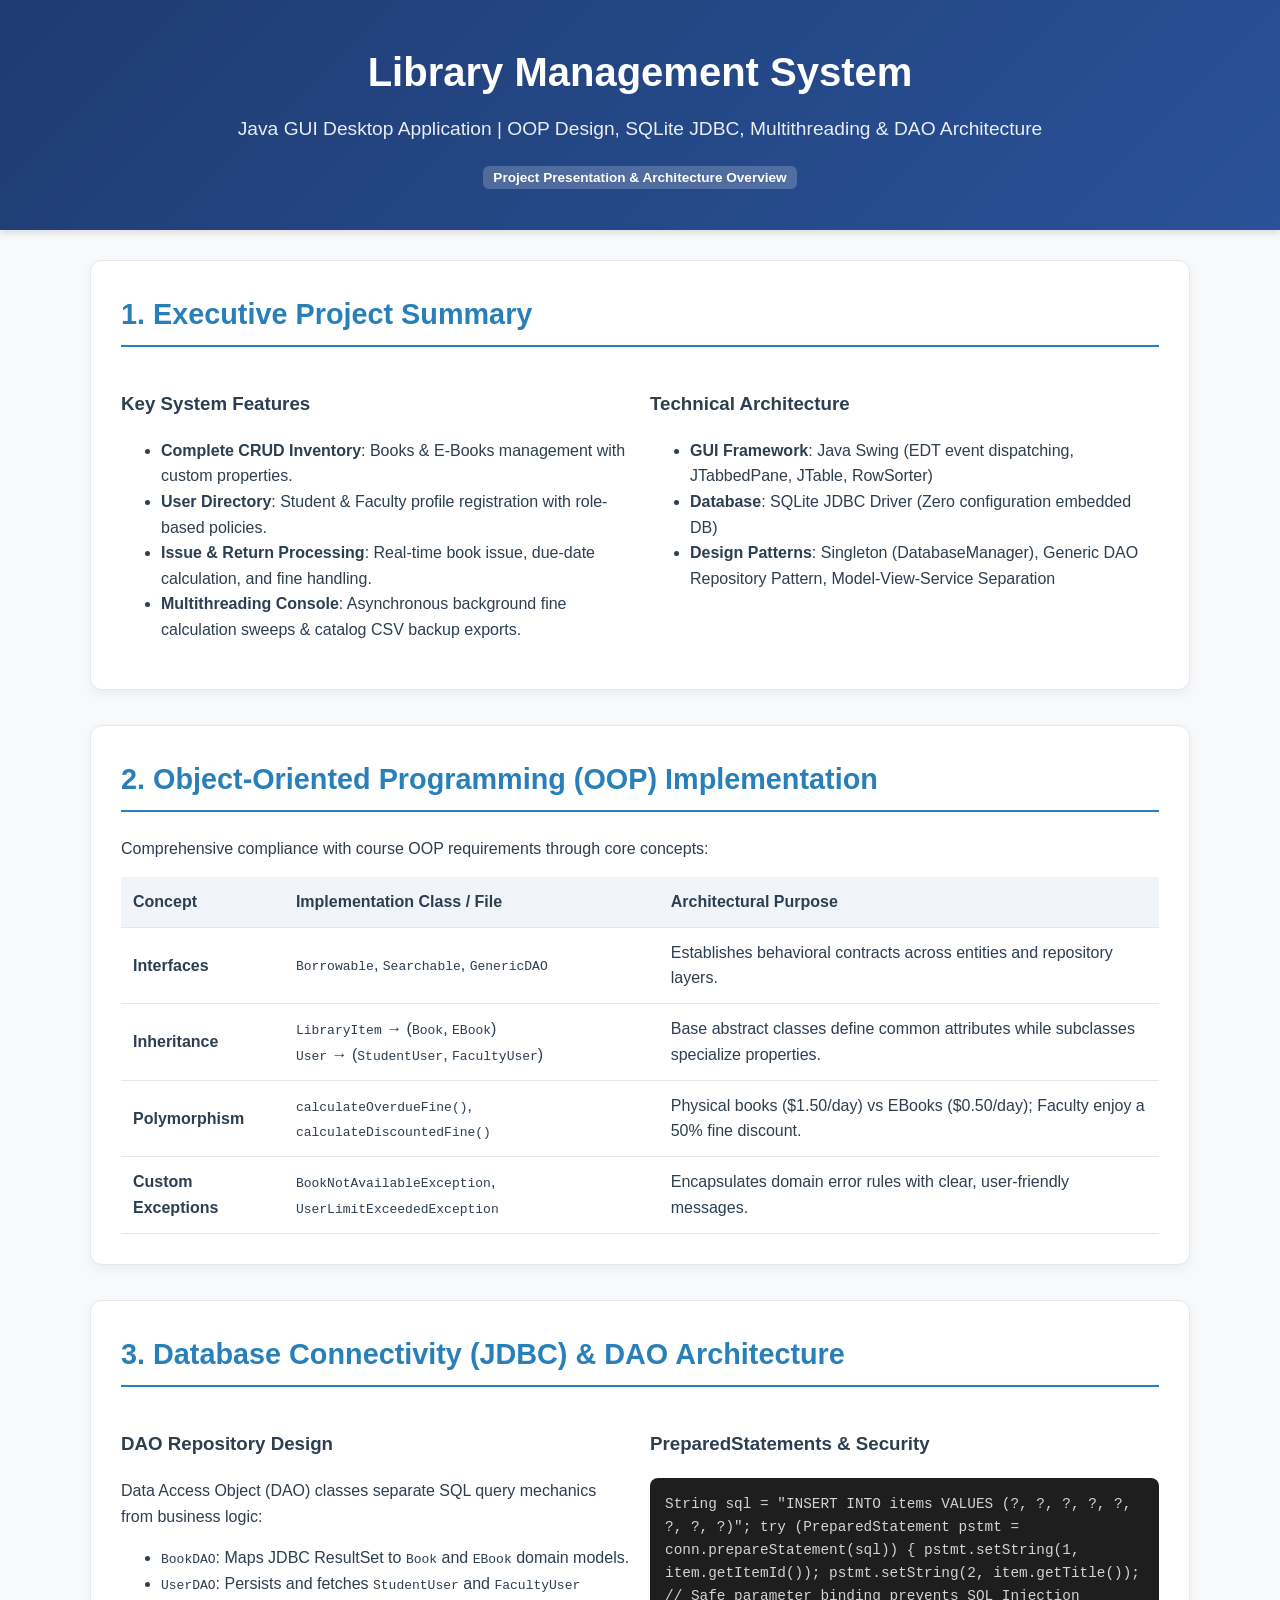
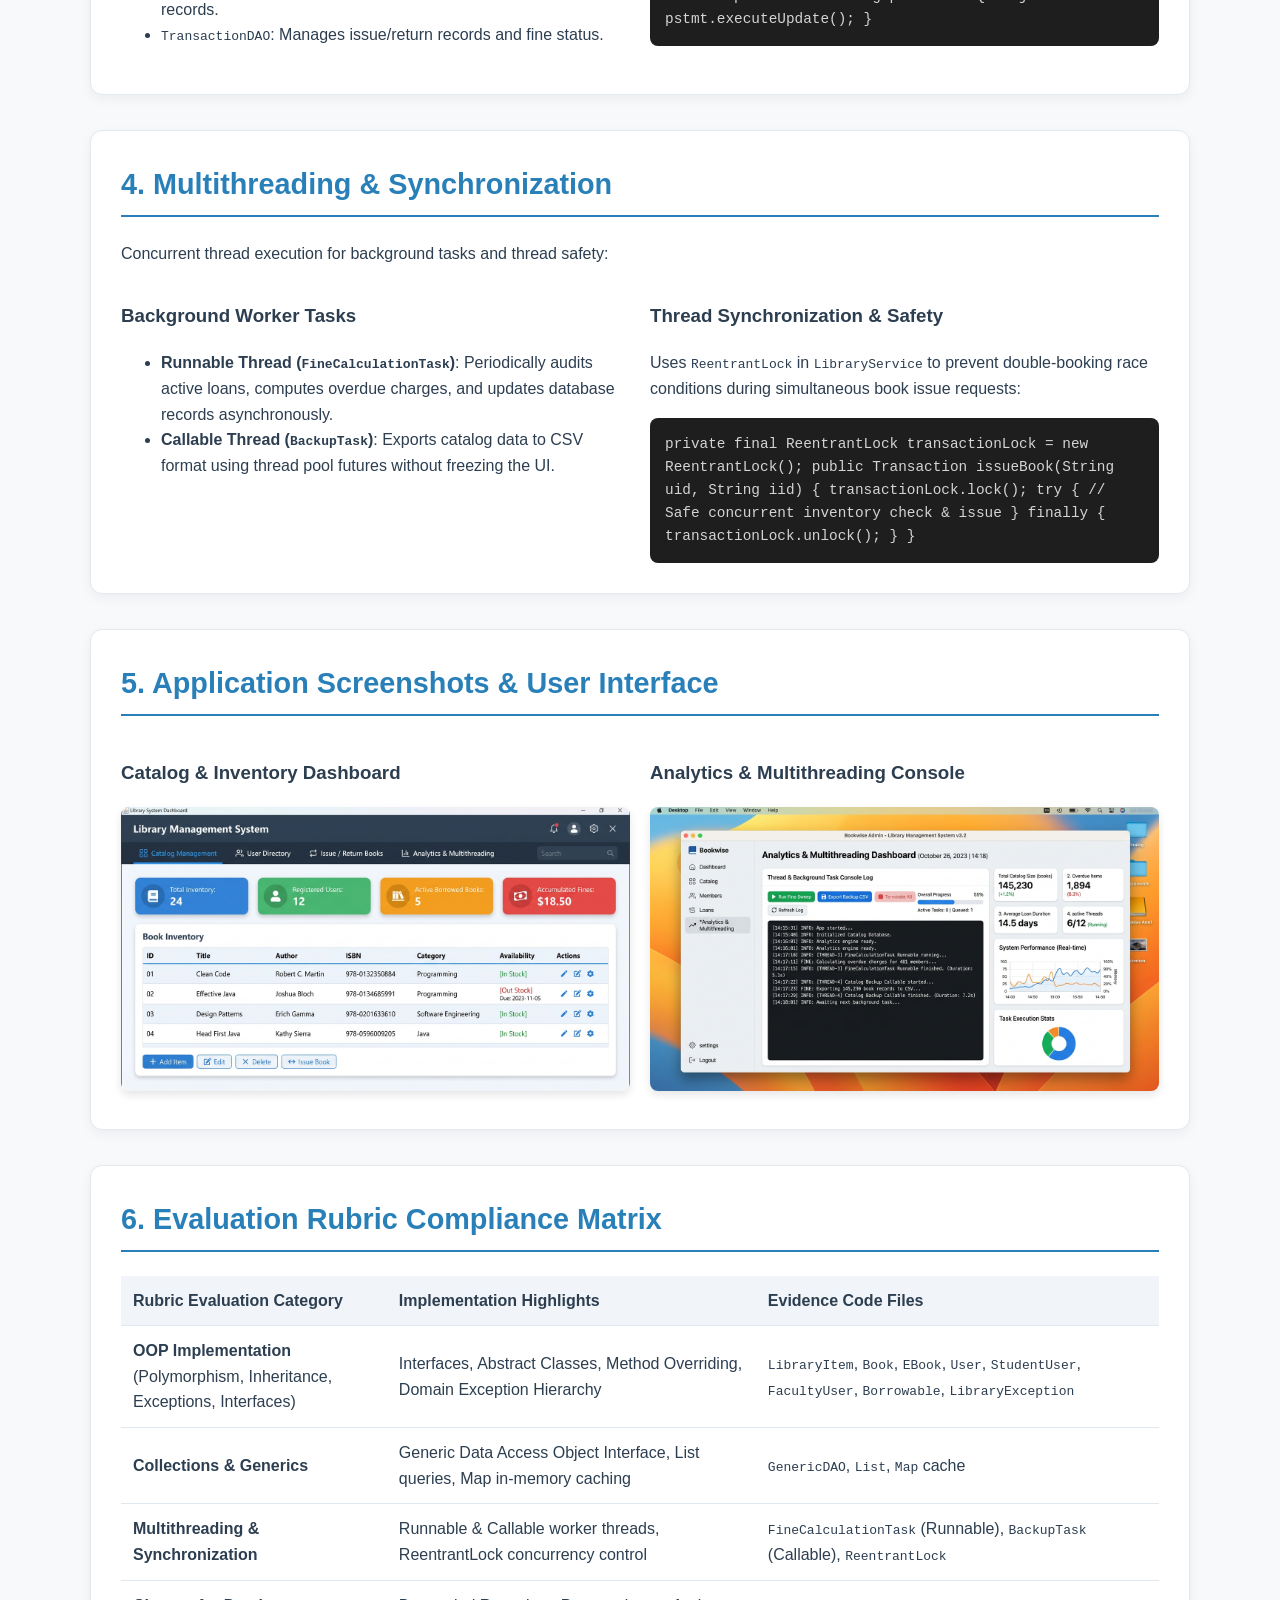
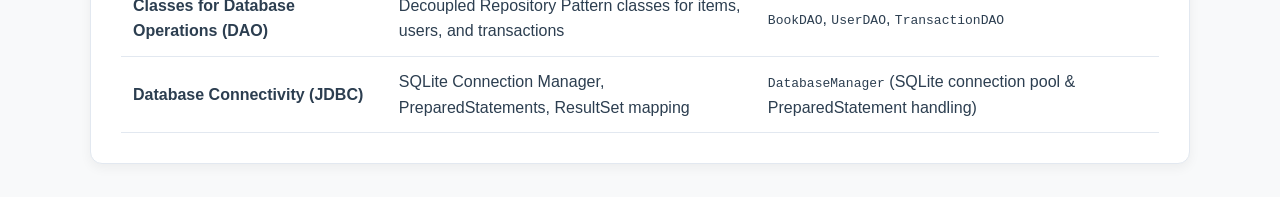
==== presentation/Library_Management_System_Presentation.html @ c9b598a4 "Complete Java Library Management System project submission" ====
<!DOCTYPE html>
<html lang="en">
<head>
    <meta charset="UTF-8">
    <meta name="viewport" content="width=device-width, initial-scale=1.0">
    <title>Presentation - Library Management System</title>
    <style>
        :root {
            --primary: #2c3e50;
            --accent: #2980b9;
            --success: #27ae60;
            --bg: #f8f9fa;
            --card-bg: #ffffff;
            --text: #2c3e50;
            --border: #e2e8f0;
        }

        body {
            font-family: -apple-system, BlinkMacSystemFont, "Segoe UI", Roboto, Helvetica, Arial, sans-serif;
            background-color: var(--bg);
            color: var(--text);
            margin: 0;
            padding: 0;
            line-height: 1.6;
        }

        .header {
            background: linear-gradient(135deg, #1e3c72 0%, #2a5298 100%);
            color: white;
            padding: 40px 20px;
            text-align: center;
            box-shadow: 0 4px 6px rgba(0,0,0,0.1);
        }

        .header h1 {
            margin: 0;
            font-size: 2.5rem;
            font-weight: 700;
        }

        .header p {
            margin-top: 10px;
            font-size: 1.2rem;
            opacity: 0.9;
        }

        .container {
            max-width: 1100px;
            margin: 30px auto;
            padding: 0 20px;
        }

        .slide-card {
            background: var(--card-bg);
            border-radius: 12px;
            padding: 30px;
            margin-bottom: 35px;
            box-shadow: 0 4px 12px rgba(0,0,0,0.05);
            border: 1px solid var(--border);
        }

        .slide-card h2 {
            color: var(--accent);
            border-bottom: 2px solid var(--accent);
            padding-bottom: 8px;
            margin-top: 0;
            font-size: 1.8rem;
        }

        .grid-2 {
            display: grid;
            grid-template-columns: 1fr 1fr;
            gap: 20px;
        }

        .badge {
            background: #eef2f7;
            color: var(--accent);
            padding: 4px 10px;
            border-radius: 6px;
            font-weight: bold;
            font-size: 0.85rem;
        }

        table {
            width: 100%;
            border-collapse: collapse;
            margin-top: 15px;
        }

        th, td {
            text-align: left;
            padding: 12px;
            border-bottom: 1px solid var(--border);
        }

        th {
            background-color: #f1f5f9;
            color: var(--primary);
        }

        .code-box {
            background: #1e1e1e;
            color: #d4d4d4;
            padding: 15px;
            border-radius: 8px;
            font-family: "Courier New", Courier, monospace;
            font-size: 0.9rem;
            overflow-x: auto;
        }

        img {
            max-width: 100%;
            border-radius: 8px;
            box-shadow: 0 4px 8px rgba(0,0,0,0.1);
        }
    </style>
</head>
<body>

<div class="header">
    <h1>Library Management System</h1>
    <p>Java GUI Desktop Application | OOP Design, SQLite JDBC, Multithreading & DAO Architecture</p>
    <div><span class="badge" style="background: rgba(255,255,255,0.2); color: white;">Project Presentation & Architecture Overview</span></div>
</div>

<div class="container">

    <!-- Slide 1 -->
    <div class="slide-card">
        <h2>1. Executive Project Summary</h2>
        <div class="grid-2">
            <div>
                <h3>Key System Features</h3>
                <ul>
                    <li><strong>Complete CRUD Inventory</strong>: Books & E-Books management with custom properties.</li>
                    <li><strong>User Directory</strong>: Student & Faculty profile registration with role-based policies.</li>
                    <li><strong>Issue & Return Processing</strong>: Real-time book issue, due-date calculation, and fine handling.</li>
                    <li><strong>Multithreading Console</strong>: Asynchronous background fine calculation sweeps & catalog CSV backup exports.</li>
                </ul>
            </div>
            <div>
                <h3>Technical Architecture</h3>
                <ul>
                    <li><strong>GUI Framework</strong>: Java Swing (EDT event dispatching, JTabbedPane, JTable, RowSorter)</li>
                    <li><strong>Database</strong>: SQLite JDBC Driver (Zero configuration embedded DB)</li>
                    <li><strong>Design Patterns</strong>: Singleton (DatabaseManager), Generic DAO Repository Pattern, Model-View-Service Separation</li>
                </ul>
            </div>
        </div>
    </div>

    <!-- Slide 2 -->
    <div class="slide-card">
        <h2>2. Object-Oriented Programming (OOP) Implementation</h2>
        <p>Comprehensive compliance with course OOP requirements through core concepts:</p>
        <table>
            <thead>
                <tr>
                    <th>Concept</th>
                    <th>Implementation Class / File</th>
                    <th>Architectural Purpose</th>
                </tr>
            </thead>
            <tbody>
                <tr>
                    <td><strong>Interfaces</strong></td>
                    <td><code>Borrowable</code>, <code>Searchable</code>, <code>GenericDAO</code></td>
                    <td>Establishes behavioral contracts across entities and repository layers.</td>
                </tr>
                <tr>
                    <td><strong>Inheritance</strong></td>
                    <td><code>LibraryItem</code> &rarr; (<code>Book</code>, <code>EBook</code>)<br><code>User</code> &rarr; (<code>StudentUser</code>, <code>FacultyUser</code>)</td>
                    <td>Base abstract classes define common attributes while subclasses specialize properties.</td>
                </tr>
                <tr>
                    <td><strong>Polymorphism</strong></td>
                    <td><code>calculateOverdueFine()</code>, <code>calculateDiscountedFine()</code></td>
                    <td>Physical books ($1.50/day) vs EBooks ($0.50/day); Faculty enjoy a 50% fine discount.</td>
                </tr>
                <tr>
                    <td><strong>Custom Exceptions</strong></td>
                    <td><code>BookNotAvailableException</code>, <code>UserLimitExceededException</code></td>
                    <td>Encapsulates domain error rules with clear, user-friendly messages.</td>
                </tr>
            </tbody>
        </table>
    </div>

    <!-- Slide 3 -->
    <div class="slide-card">
        <h2>3. Database Connectivity (JDBC) & DAO Architecture</h2>
        <div class="grid-2">
            <div>
                <h3>DAO Repository Design</h3>
                <p>Data Access Object (DAO) classes separate SQL query mechanics from business logic:</p>
                <ul>
                    <li><code>BookDAO</code>: Maps JDBC ResultSet to <code>Book</code> and <code>EBook</code> domain models.</li>
                    <li><code>UserDAO</code>: Persists and fetches <code>StudentUser</code> and <code>FacultyUser</code> records.</li>
                    <li><code>TransactionDAO</code>: Manages issue/return records and fine status.</li>
                </ul>
            </div>
            <div>
                <h3>PreparedStatements & Security</h3>
                <div class="code-box">
String sql = "INSERT INTO items VALUES (?, ?, ?, ?, ?, ?, ?, ?)";
try (PreparedStatement pstmt = conn.prepareStatement(sql)) {
    pstmt.setString(1, item.getItemId());
    pstmt.setString(2, item.getTitle());
    // Safe parameter binding prevents SQL Injection
    pstmt.executeUpdate();
}
                </div>
            </div>
        </div>
    </div>

    <!-- Slide 4 -->
    <div class="slide-card">
        <h2>4. Multithreading & Synchronization</h2>
        <p>Concurrent thread execution for background tasks and thread safety:</p>
        <div class="grid-2">
            <div>
                <h3>Background Worker Tasks</h3>
                <ul>
                    <li><strong>Runnable Thread (<code>FineCalculationTask</code>)</strong>: Periodically audits active loans, computes overdue charges, and updates database records asynchronously.</li>
                    <li><strong>Callable Thread (<code>BackupTask</code>)</strong>: Exports catalog data to CSV format using thread pool futures without freezing the UI.</li>
                </ul>
            </div>
            <div>
                <h3>Thread Synchronization & Safety</h3>
                <p>Uses <code>ReentrantLock</code> in <code>LibraryService</code> to prevent double-booking race conditions during simultaneous book issue requests:</p>
                <div class="code-box">
private final ReentrantLock transactionLock = new ReentrantLock();

public Transaction issueBook(String uid, String iid) {
    transactionLock.lock();
    try {
        // Safe concurrent inventory check & issue
    } finally {
        transactionLock.unlock();
    }
}
                </div>
            </div>
        </div>
    </div>

    <!-- Slide 5 -->
    <div class="slide-card">
        <h2>5. Application Screenshots & User Interface</h2>
        <div class="grid-2">
            <div>
                <h3>Catalog & Inventory Dashboard</h3>
                <img src="lms_gui_dashboard.jpg" alt="Catalog Management Dashboard">
            </div>
            <div>
                <h3>Analytics & Multithreading Console</h3>
                <img src="lms_analytics_view.jpg" alt="Multithreading Analytics Dashboard">
            </div>
        </div>
    </div>

    <!-- Slide 6 -->
    <div class="slide-card">
        <h2>6. Evaluation Rubric Compliance Matrix</h2>
        <table>
            <thead>
                <tr>
                    <th>Rubric Evaluation Category</th>
                    <th>Implementation Highlights</th>
                    <th>Evidence Code Files</th>
                </tr>
            </thead>
            <tbody>
                <tr>
                    <td><strong>OOP Implementation</strong><br>(Polymorphism, Inheritance, Exceptions, Interfaces)</td>
                    <td>Interfaces, Abstract Classes, Method Overriding, Domain Exception Hierarchy</td>
                    <td><code>LibraryItem</code>, <code>Book</code>, <code>EBook</code>, <code>User</code>, <code>StudentUser</code>, <code>FacultyUser</code>, <code>Borrowable</code>, <code>LibraryException</code></td>
                </tr>
                <tr>
                    <td><strong>Collections & Generics</strong></td>
                    <td>Generic Data Access Object Interface, List queries, Map in-memory caching</td>
                    <td><code>GenericDAO<T, ID></code>, <code>List<LibraryItem></code>, <code>Map<String, User></code> cache</td>
                </tr>
                <tr>
                    <td><strong>Multithreading & Synchronization</strong></td>
                    <td>Runnable & Callable worker threads, ReentrantLock concurrency control</td>
                    <td><code>FineCalculationTask</code> (Runnable), <code>BackupTask</code> (Callable), <code>ReentrantLock</code></td>
                </tr>
                <tr>
                    <td><strong>Classes for Database Operations (DAO)</strong></td>
                    <td>Decoupled Repository Pattern classes for items, users, and transactions</td>
                    <td><code>BookDAO</code>, <code>UserDAO</code>, <code>TransactionDAO</code></td>
                </tr>
                <tr>
                    <td><strong>Database Connectivity (JDBC)</strong></td>
                    <td>SQLite Connection Manager, PreparedStatements, ResultSet mapping</td>
                    <td><code>DatabaseManager</code> (SQLite connection pool & PreparedStatement handling)</td>
                </tr>
            </tbody>
        </table>
    </div>

</div>

</body>
</html>
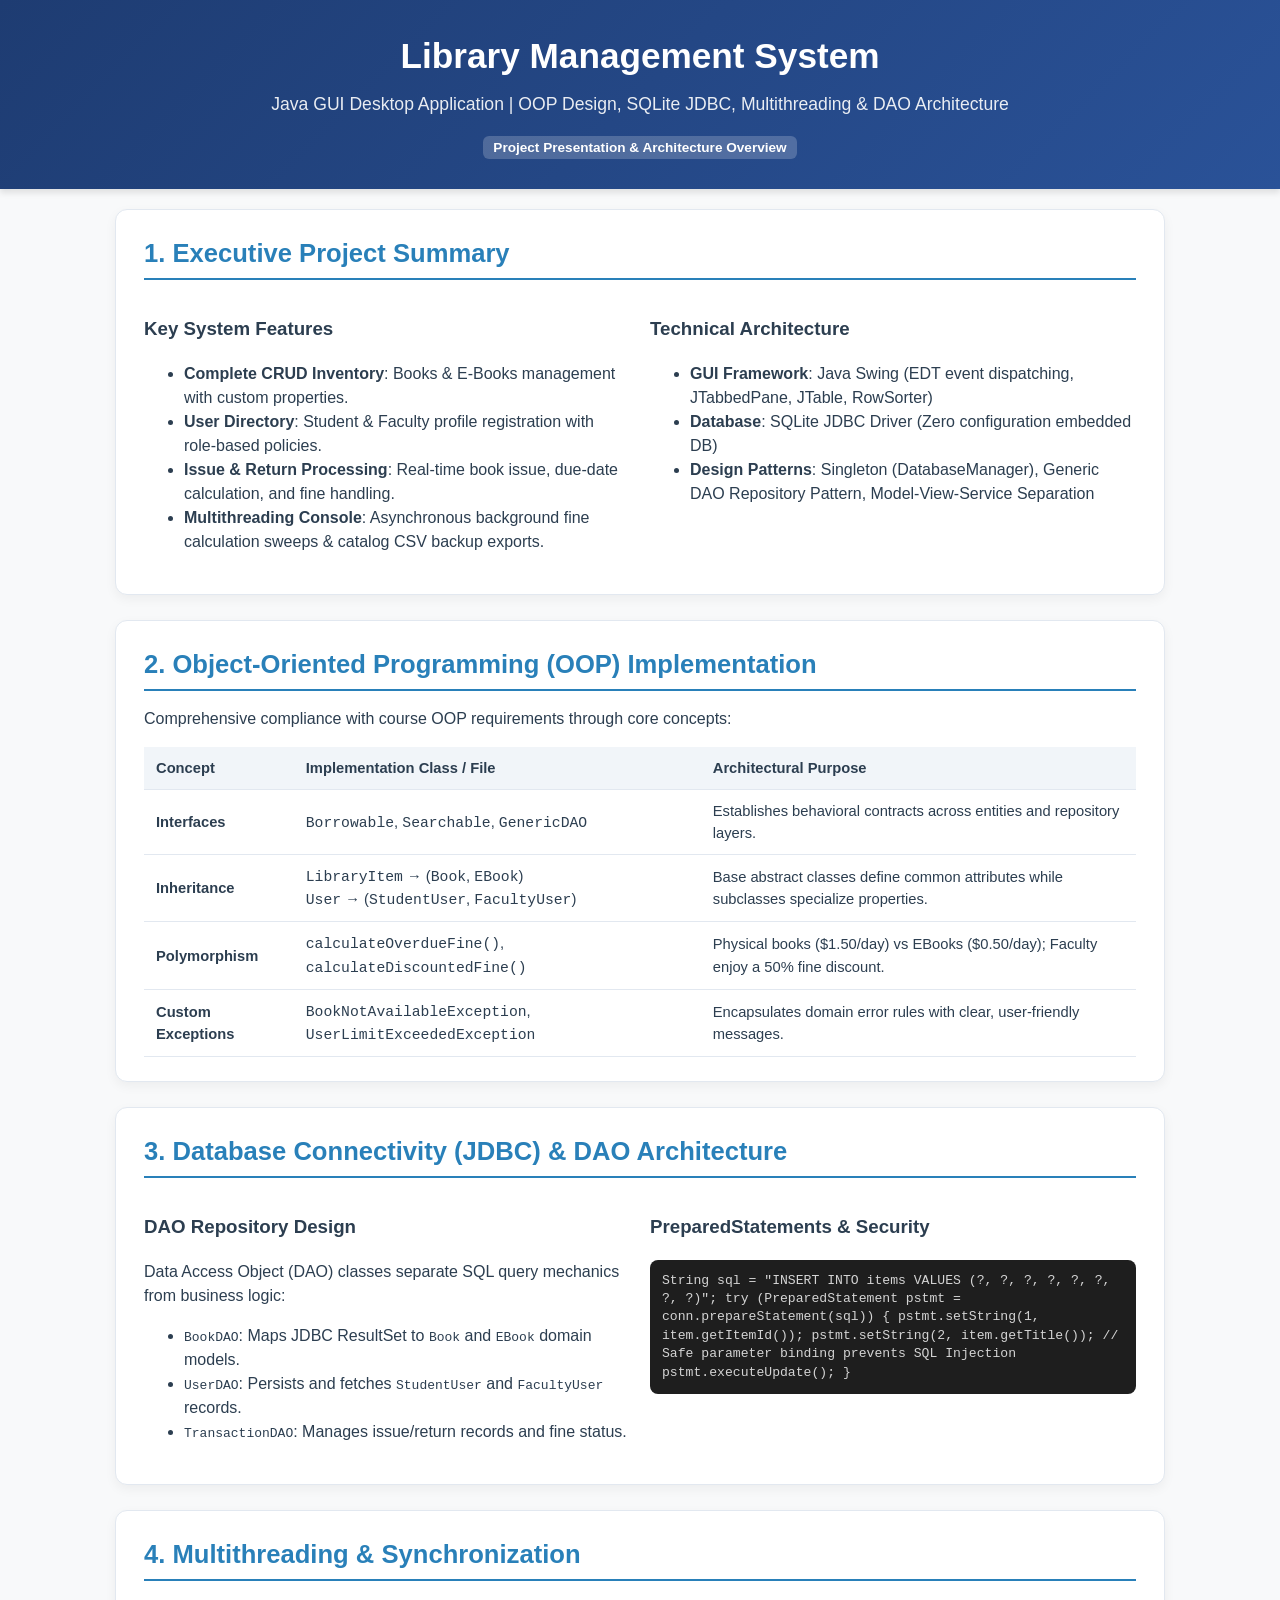
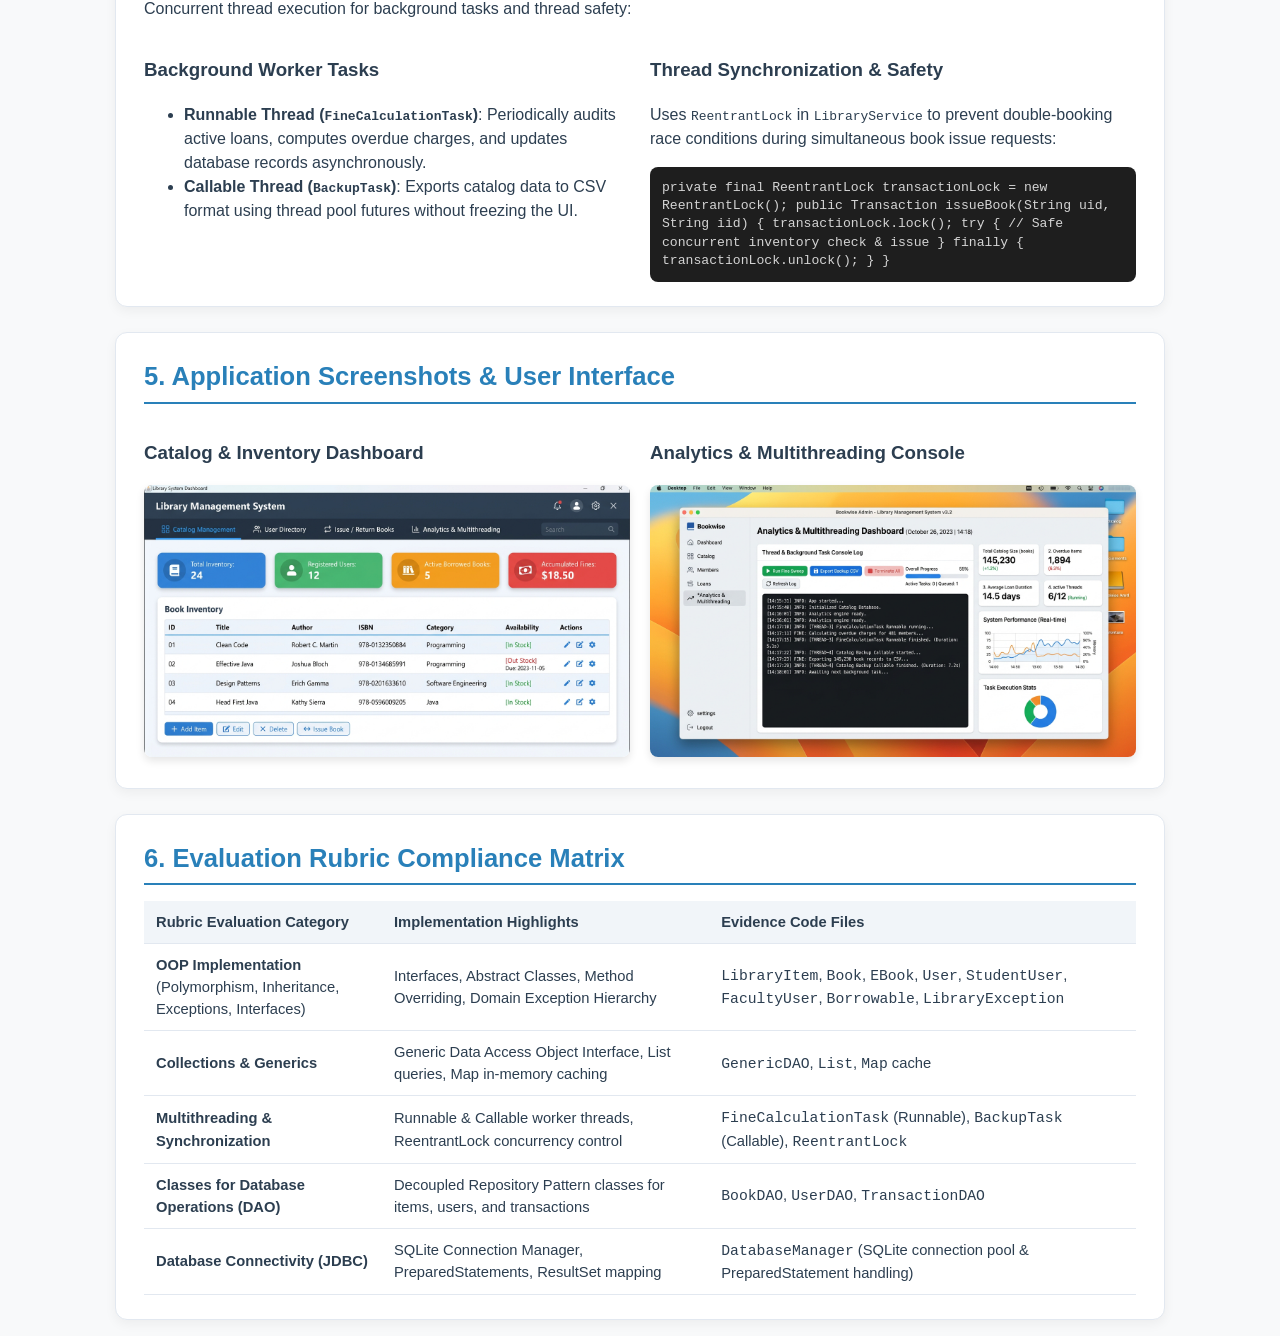
==== commit fbc2e01a: "Optimize presentation print layout and page breaks for PDF export" ====
--- a/presentation/Library_Management_System_Presentation.html
+++ b/presentation/Library_Management_System_Presentation.html
@@ -21,50 +21,53 @@
             color: var(--text);
             margin: 0;
             padding: 0;
-            line-height: 1.6;
+            line-height: 1.5;
         }
 
         .header {
             background: linear-gradient(135deg, #1e3c72 0%, #2a5298 100%);
             color: white;
-            padding: 40px 20px;
+            padding: 30px 20px;
             text-align: center;
             box-shadow: 0 4px 6px rgba(0,0,0,0.1);
         }
 
         .header h1 {
             margin: 0;
-            font-size: 2.5rem;
+            font-size: 2.2rem;
             font-weight: 700;
         }
 
         .header p {
-            margin-top: 10px;
-            font-size: 1.2rem;
+            margin-top: 8px;
+            font-size: 1.1rem;
             opacity: 0.9;
         }
 
         .container {
-            max-width: 1100px;
-            margin: 30px auto;
+            max-width: 1050px;
+            margin: 20px auto;
             padding: 0 20px;
         }
 
         .slide-card {
             background: var(--card-bg);
             border-radius: 12px;
-            padding: 30px;
-            margin-bottom: 35px;
+            padding: 24px 28px;
+            margin-bottom: 25px;
             box-shadow: 0 4px 12px rgba(0,0,0,0.05);
             border: 1px solid var(--border);
+            page-break-inside: avoid;
+            break-inside: avoid;
         }
 
         .slide-card h2 {
             color: var(--accent);
             border-bottom: 2px solid var(--accent);
-            padding-bottom: 8px;
+            padding-bottom: 6px;
             margin-top: 0;
-            font-size: 1.8rem;
+            margin-bottom: 16px;
+            font-size: 1.6rem;
         }
 
         .grid-2 {
@@ -85,13 +88,14 @@
         table {
             width: 100%;
             border-collapse: collapse;
-            margin-top: 15px;
+            margin-top: 10px;
         }
 
         th, td {
             text-align: left;
-            padding: 12px;
+            padding: 10px 12px;
             border-bottom: 1px solid var(--border);
+            font-size: 0.92rem;
         }
 
         th {
@@ -102,17 +106,65 @@
         .code-box {
             background: #1e1e1e;
             color: #d4d4d4;
-            padding: 15px;
+            padding: 12px;
             border-radius: 8px;
             font-family: "Courier New", Courier, monospace;
-            font-size: 0.9rem;
+            font-size: 0.82rem;
             overflow-x: auto;
+            line-height: 1.4;
         }
 
         img {
             max-width: 100%;
             border-radius: 8px;
             box-shadow: 0 4px 8px rgba(0,0,0,0.1);
+        }
+
+        /* Print Optimization Styles */
+        @media print {
+            body {
+                background-color: #ffffff;
+                -webkit-print-color-adjust: exact !important;
+                print-color-adjust: exact !important;
+            }
+
+            .header {
+                padding: 20px;
+                background: linear-gradient(135deg, #1e3c72 0%, #2a5298 100%) !important;
+                -webkit-print-color-adjust: exact !important;
+                print-color-adjust: exact !important;
+            }
+
+            .container {
+                max-width: 100%;
+                margin: 0;
+                padding: 10px;
+            }
+
+            .slide-card {
+                page-break-inside: avoid !important;
+                break-inside: avoid !important;
+                margin-bottom: 20px;
+                border: 1px solid #cbd5e1;
+                box-shadow: none;
+            }
+
+            .page-break {
+                page-break-before: always;
+                break-before: always;
+            }
+
+            table {
+                page-break-inside: avoid !important;
+                break-inside: avoid !important;
+            }
+
+            .code-box {
+                background: #1e1e1e !important;
+                color: #d4d4d4 !important;
+                -webkit-print-color-adjust: exact !important;
+                print-color-adjust: exact !important;
+            }
         }
     </style>
 </head>
@@ -151,7 +203,7 @@
     </div>
 
     <!-- Slide 2 -->
-    <div class="slide-card">
+    <div class="slide-card page-break">
         <h2>2. Object-Oriented Programming (OOP) Implementation</h2>
         <p>Comprehensive compliance with course OOP requirements through core concepts:</p>
         <table>
@@ -188,7 +240,7 @@
     </div>
 
     <!-- Slide 3 -->
-    <div class="slide-card">
+    <div class="slide-card page-break">
         <h2>3. Database Connectivity (JDBC) & DAO Architecture</h2>
         <div class="grid-2">
             <div>
@@ -216,7 +268,7 @@
     </div>
 
     <!-- Slide 4 -->
-    <div class="slide-card">
+    <div class="slide-card page-break">
         <h2>4. Multithreading & Synchronization</h2>
         <p>Concurrent thread execution for background tasks and thread safety:</p>
         <div class="grid-2">
@@ -247,7 +299,7 @@
     </div>
 
     <!-- Slide 5 -->
-    <div class="slide-card">
+    <div class="slide-card page-break">
         <h2>5. Application Screenshots & User Interface</h2>
         <div class="grid-2">
             <div>
@@ -262,7 +314,7 @@
     </div>
 
     <!-- Slide 6 -->
-    <div class="slide-card">
+    <div class="slide-card page-break">
         <h2>6. Evaluation Rubric Compliance Matrix</h2>
         <table>
             <thead>
